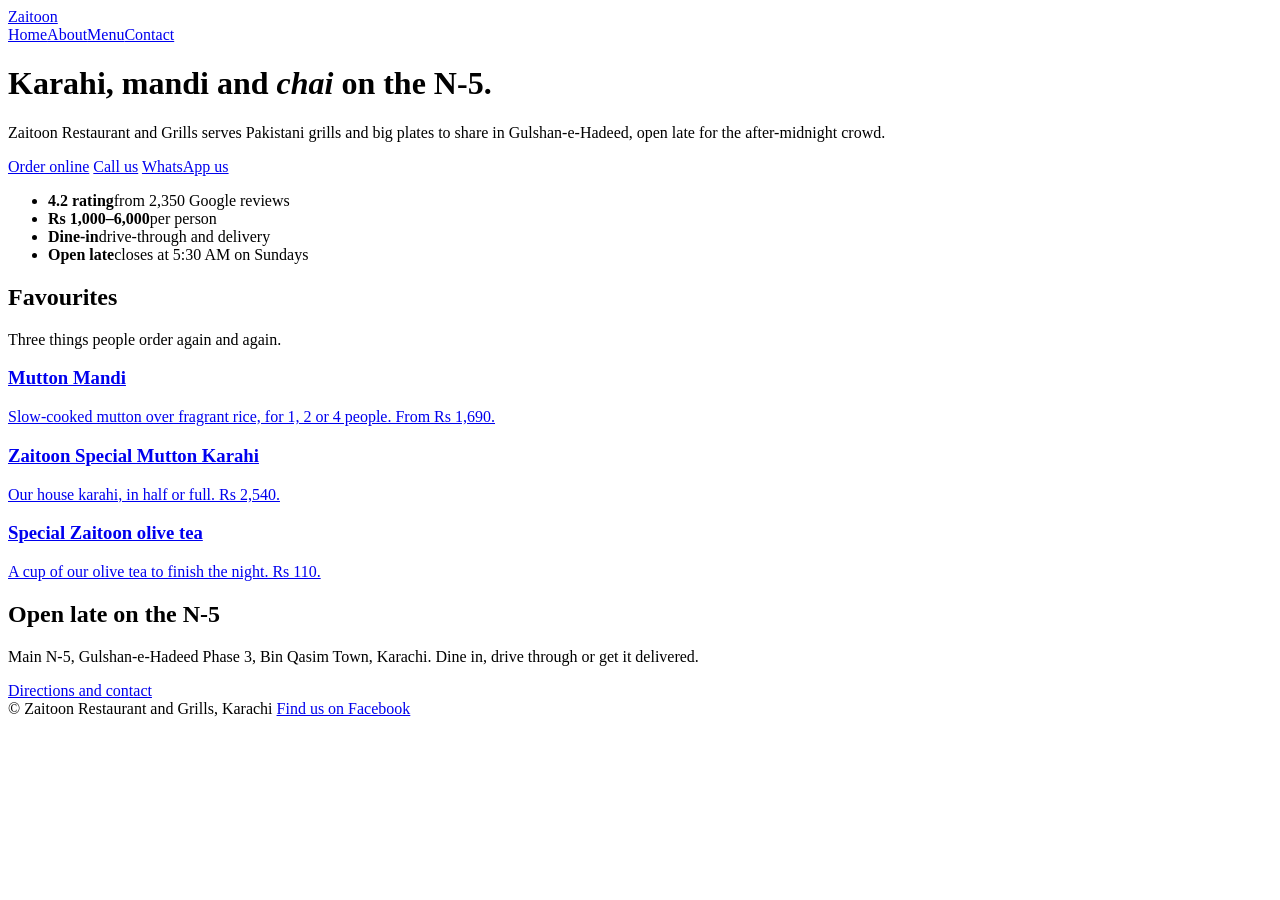
==== index.html @ 0942894b "Add files via upload" ====
<!DOCTYPE html>
<html lang="en">
<head>
<meta charset="utf-8">
<meta name="viewport" content="width=device-width, initial-scale=1, viewport-fit=cover">
<title>Zaitoon Restaurant and Grills – Gulshan-e-Hadeed, Karachi</title>
<meta name="description" content="Pakistani grills, karahi, mandi and more on the N-5 in Gulshan-e-Hadeed, Karachi. Dine in, drive-through and delivery.">
<link rel="icon" href="images/favicon.svg" type="image/svg+xml">
<link rel="preconnect" href="https://fonts.googleapis.com">
<link rel="preconnect" href="https://fonts.gstatic.com" crossorigin>
<link href="https://fonts.googleapis.com/css2?family=Bricolage+Grotesque:wght@500;800&family=Newsreader:ital,wght@0,400;0,500;1,400&display=swap" rel="stylesheet">
<link rel="stylesheet" href="css/style.css">
</head>
<body>
<header>
  <a class="logo" href="index.html">Zaitoon</a>
  <nav aria-label="Pages"><a href="index.html" aria-current="page">Home</a><a href="about.html">About</a><a href="menu.html">Menu</a><a href="contact.html">Contact</a></nav>
</header>

<main id="top">
  <div class="hero">
    <h1>Karahi, mandi and <em>chai</em> on the N-5.</h1>
    <p>Zaitoon Restaurant and Grills serves Pakistani grills and big plates to share in Gulshan-e-Hadeed, open late for the after-midnight crowd.</p>
    <div class="cta">
      <a class="btn main" href="menu.html">Order online</a>
      <a class="btn" href="tel:+923062939049">Call us</a>
      <a class="btn" href="https://wa.me/923062939049">WhatsApp us</a>
    </div>
  </div>

  <div class="facts">
    <ul>
      <li><b>4.2 rating</b>from 2,350 Google reviews</li>
      <li><b>Rs 1,000–6,000</b>per person</li>
      <li><b>Dine-in</b>drive-through and delivery</li>
      <li><b>Open late</b>closes at 5:30 AM on Sundays</li>
    </ul>
  </div>

  <section id="favourites">
    <h2>Favourites</h2>
    <p class="lede">Three things people order again and again.</p>
    <div class="fav">
      <a href="menu.html#m-mandi-and-khaddi"><h3>Mutton Mandi</h3><p>Slow-cooked mutton over fragrant rice, for 1, 2 or 4 people. From Rs 1,690.</p></a>
      <a href="menu.html#m-mutton-karahi"><h3>Zaitoon Special Mutton Karahi</h3><p>Our house karahi, in half or full. Rs 2,540.</p></a>
      <a href="menu.html#m-tea-and-water"><h3>Special Zaitoon olive tea</h3><p>A cup of our olive tea to finish the night. Rs 110.</p></a>
    </div>
  </section>

  <section id="homevisit">
    <h2>Open late on the N-5</h2>
    <p class="lede">Main N-5, Gulshan-e-Hadeed Phase 3, Bin Qasim Town, Karachi. Dine in, drive through or get it delivered.</p>
    <a class="btn" href="contact.html">Directions and contact</a>
  </section>
</main>

<footer>
  <div>
    <span>© Zaitoon Restaurant and Grills, Karachi</span>
    <a href="https://www.facebook.com/">Find us on Facebook</a>
  </div>
</footer>
<script src="js/cart.js"></script>
</body>
</html>
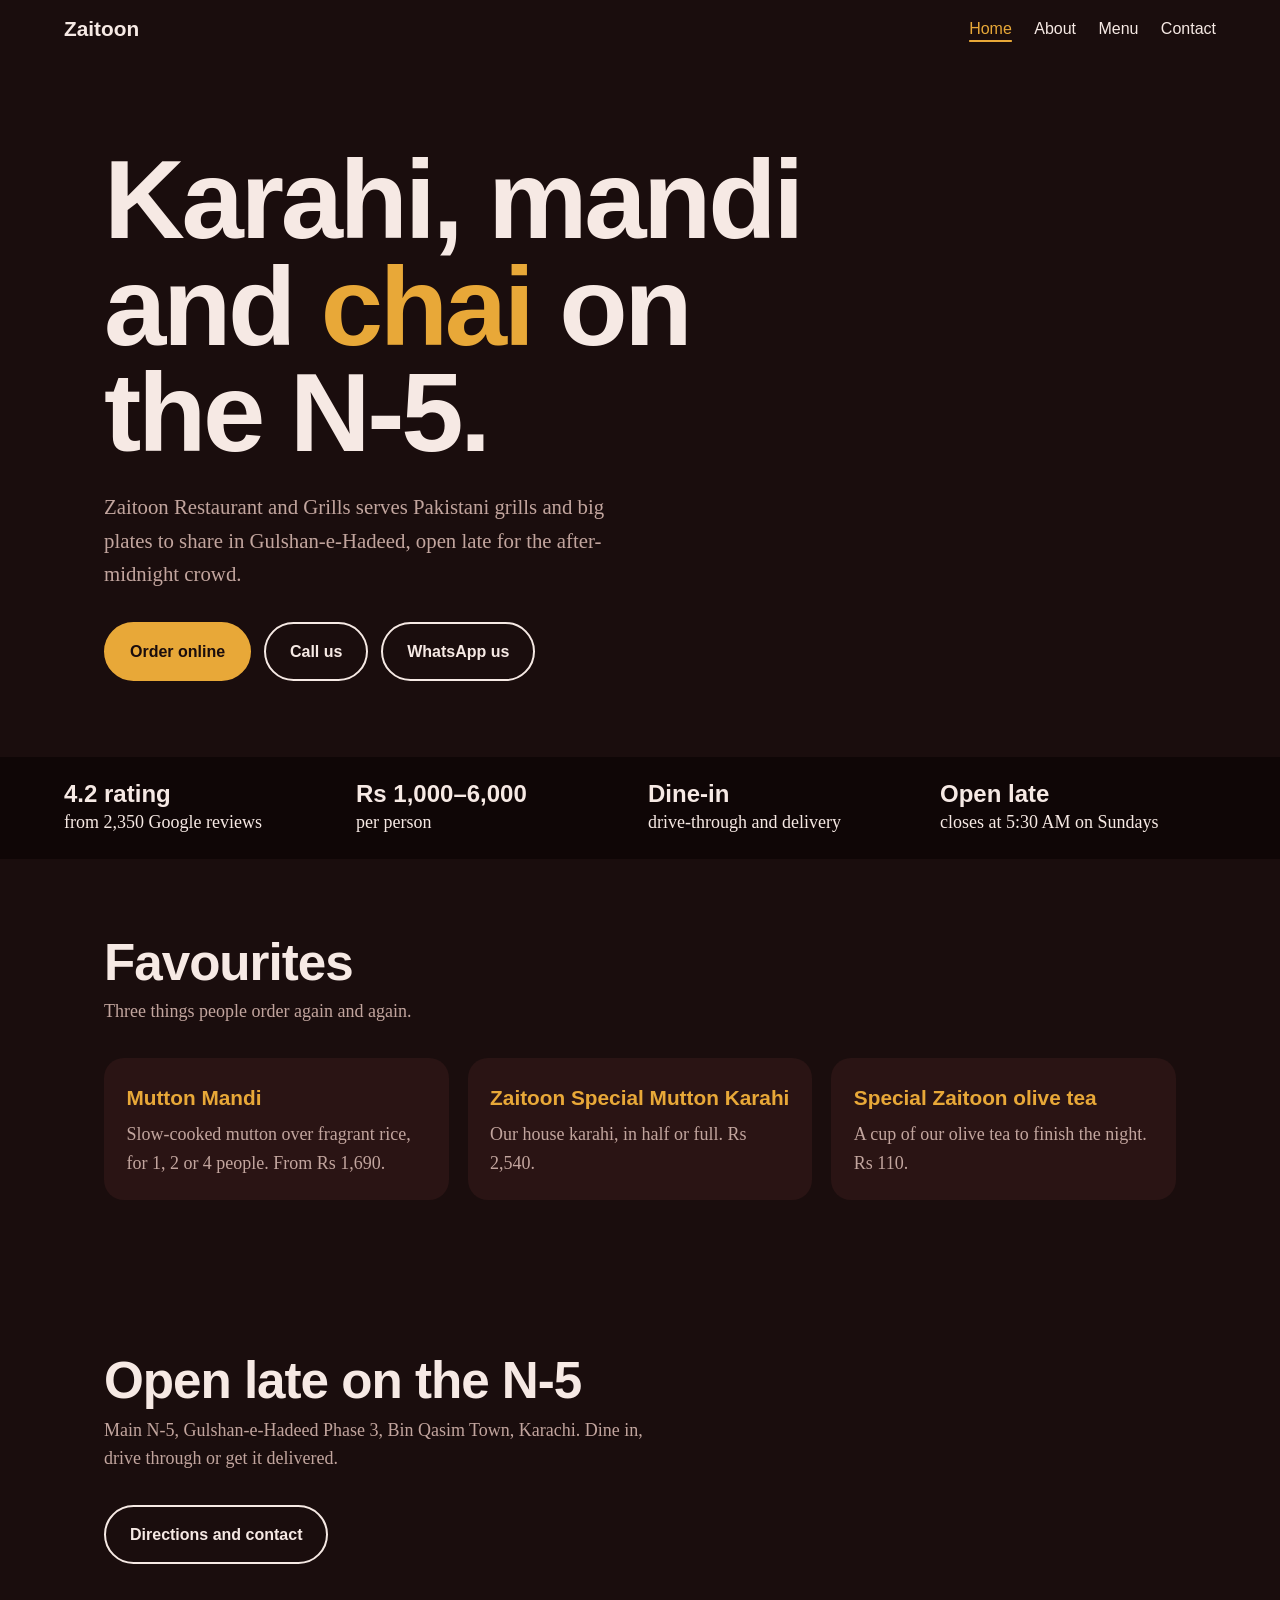
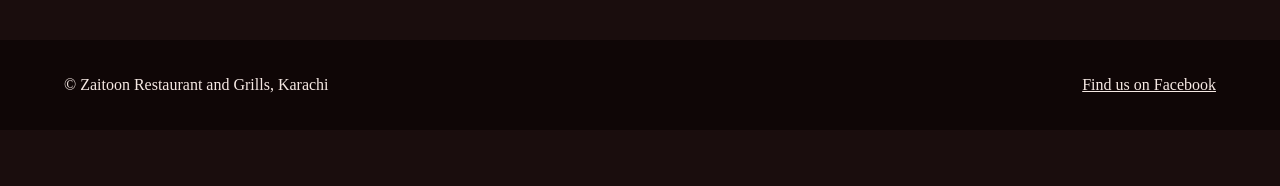
==== commit 149c3faf: "Fix HTML formatting and structure" ====
--- a/index.html
+++ b/index.html
@@ -9,7 +9,7 @@
 <link rel="preconnect" href="https://fonts.googleapis.com">
 <link rel="preconnect" href="https://fonts.gstatic.com" crossorigin>
 <link href="https://fonts.googleapis.com/css2?family=Bricolage+Grotesque:wght@500;800&family=Newsreader:ital,wght@0,400;0,500;1,400&display=swap" rel="stylesheet">
-<link rel="stylesheet" href="css/style.css">
+<link rel="stylesheet" href="style.css">
 </head>
 <body>
 <header>
--- a/style.css
+++ b/style.css
@@ -0,0 +1,86 @@
+:root{--bg:#1A0D0D;--surface:#2A1414;--ink:#F6E9E4;--muted:#C2A59E;--olive:#0F0606;--ember:#E8A838;--on-olive:#F6E9E4;--on-ember:#1A0D0D;box-sizing:border-box;padding-top:env(safe-area-inset-top,0px);padding-bottom:env(safe-area-inset-bottom,0px);color-scheme:dark}
+*{box-sizing:border-box}
+html{scroll-padding-top:env(safe-area-inset-top,0px);scroll-behavior:smooth}
+body{margin:0;background:var(--bg);color:var(--ink);font:400 1.125rem/1.6 Newsreader,Georgia,serif}
+h1,h2,h3,.btn,nav a{font-family:"Bricolage Grotesque",Arial,sans-serif}
+a{color:inherit}
+:focus-visible{outline:3px solid var(--ember);outline-offset:3px}
+header{display:flex;justify-content:space-between;align-items:center;gap:1rem;padding:1rem clamp(1rem,5vw,4rem);flex-wrap:wrap}
+.logo{font:800 1.3rem "Bricolage Grotesque",Arial,sans-serif;text-decoration:none}
+nav{display:flex;gap:1.4rem}
+nav a{text-decoration:none;font-weight:500;font-size:1rem}
+nav a:hover{color:var(--ember)}
+.hero{padding:clamp(2rem,7vw,6rem) clamp(1rem,5vw,4rem) clamp(2rem,6vw,5rem);max-width:1200px;margin:auto}
+.hero h1{font-weight:800;font-size:clamp(2.8rem,9vw,7rem);line-height:.95;letter-spacing:-.03em;margin:0 0 1.5rem;max-width:12ch}
+.hero h1 em{font-style:normal;color:var(--ember)}
+.hero p{max-width:34rem;font-size:1.3rem;margin:0 0 2rem;color:var(--muted)}
+.cta{display:flex;gap:.8rem;flex-wrap:wrap}
+.btn{display:inline-block;padding:.9rem 1.5rem;border-radius:999px;font-weight:800;text-decoration:none;font-size:1rem;border:2px solid var(--ink)}
+.btn.main{background:var(--ember);border-color:var(--ember);color:var(--on-ember,#fff)}
+.btn:hover{transform:translateY(-2px)}
+.facts{background:var(--olive);color:var(--on-olive);padding:1.4rem clamp(1rem,5vw,4rem)}
+.facts ul{list-style:none;margin:auto;padding:0;max-width:1200px;display:grid;grid-template-columns:repeat(auto-fit,minmax(170px,1fr));gap:1rem}
+.facts b{display:block;font:800 1.5rem "Bricolage Grotesque",Arial,sans-serif}
+section{padding:clamp(2.5rem,6vw,5rem) clamp(1rem,5vw,4rem);max-width:1200px;margin:auto}
+h2{font-weight:800;font-size:clamp(2rem,5vw,3.2rem);letter-spacing:-.02em;margin:0 0 .5rem;line-height:1.05}
+.lede{color:var(--muted);max-width:36rem;margin:0 0 2rem}
+.menu{display:grid;grid-template-columns:repeat(auto-fit,minmax(260px,1fr));gap:2rem 3rem}
+.menu h3{margin:0 0 .6rem;font-size:1.3rem;color:var(--ember)}
+.menu ul{list-style:none;margin:0;padding:0}
+.menu li{padding:.55rem 0;border-bottom:1px solid color-mix(in srgb,var(--ink) 18%,transparent)}
+.menu small{display:block;color:var(--muted);font-size:1rem}
+.star{background:var(--surface);padding:clamp(1.5rem,4vw,3rem);border-radius:24px;margin-bottom:3rem}
+.star h3{font:800 clamp(1.8rem,4vw,2.8rem)/1.05 "Bricolage Grotesque",Arial,sans-serif;margin:0 0 .5rem}
+.star p{margin:0;max-width:32rem;color:var(--muted)}
+.visit{display:grid;grid-template-columns:repeat(auto-fit,minmax(280px,1fr));gap:2rem}
+.visit h3{margin:0 0 .3rem;font-size:1.2rem}
+.visit p{margin:0 0 1.2rem}
+footer{background:var(--olive);color:var(--on-olive);padding:2rem clamp(1rem,5vw,4rem) calc(2rem + env(safe-area-inset-bottom,0px));font-size:1rem}
+footer div{max-width:1200px;margin:auto;display:flex;justify-content:space-between;gap:1rem;flex-wrap:wrap}
+footer{margin-bottom:3.5rem}
+[hidden]{display:none!important}
+.cat .p{display:flex;align-items:center;gap:.6rem}
+.add{display:inline-flex;align-items:center;gap:.3rem;padding:.25rem .65rem .25rem .5rem;border-radius:999px;border:1px solid color-mix(in srgb,var(--ember) 55%,transparent);background:transparent;color:var(--ember);font:500 .8rem/1 "Bricolage Grotesque",Arial,sans-serif;cursor:pointer}
+.add svg{width:.7rem;height:.7rem}
+.add:hover{background:var(--ember);color:var(--on-ember)}
+.add:active{transform:scale(.94)}
+#cartbar{position:fixed;left:50%;transform:translateX(-50%);bottom:calc(1rem + env(safe-area-inset-bottom,0px));z-index:20;cursor:pointer;font-family:"Bricolage Grotesque",Arial,sans-serif;box-shadow:0 6px 24px rgba(0,0,0,.5);white-space:nowrap}
+dialog{width:min(92vw,520px);max-height:90vh;border:0;border-radius:20px;padding:0;background:var(--surface);color:var(--ink)}
+dialog::backdrop{background:rgba(0,0,0,.65)}
+.cin{padding:1.2rem 1.4rem 1.6rem}
+.chead{display:flex;justify-content:space-between;align-items:center}
+.chead h3{margin:0;font-size:1.6rem}
+.x{background:none;border:0;color:var(--ink);font-size:2rem;line-height:1;cursor:pointer}
+#clines{list-style:none;margin:.8rem 0;padding:0}
+#clines li{display:grid;grid-template-columns:1fr auto auto;gap:.8rem;align-items:center;padding:.6rem 0;border-bottom:1px solid color-mix(in srgb,var(--ink) 20%,transparent)}
+#clines small{display:block;color:var(--muted);font-size:.9rem}
+.q{display:flex;align-items:center;gap:.5rem}
+.q button{display:flex;align-items:center;justify-content:center;width:1.8rem;height:1.8rem;border-radius:50%;border:1.5px solid var(--ink);background:none;color:var(--ink);font-size:1.1rem;line-height:1;cursor:pointer;padding:0}
+.tot{display:flex;justify-content:space-between;font:800 1.3rem "Bricolage Grotesque",Arial,sans-serif;margin:.5rem 0}
+.hint{color:var(--muted);font-size:.95rem;margin:.4rem 0 1rem}
+dialog label{display:block;font:500 .95rem "Bricolage Grotesque",Arial,sans-serif;margin:0 0 .8rem}
+dialog input,dialog select,dialog textarea{display:block;width:100%;margin-top:.3rem;padding:.6rem .7rem;border-radius:10px;border:1.5px solid color-mix(in srgb,var(--ink) 40%,transparent);background:var(--bg);color:var(--ink);font:400 1rem Newsreader,Georgia,serif}
+.err{color:#FF8A75;margin:0 0 .6rem;min-height:1.2em}
+#osend{width:100%;text-align:center;cursor:pointer}
+header nav a[aria-current="page"]{color:var(--ember);text-decoration:underline;text-underline-offset:6px;text-decoration-thickness:2px}
+.fav{display:grid;grid-template-columns:repeat(auto-fit,minmax(240px,1fr));gap:1.2rem}
+.fav a{display:block;text-decoration:none;background:var(--surface);padding:1.4rem;border-radius:20px}
+.fav a:hover{outline:1.5px solid var(--ember)}
+.fav h3{margin:0 0 .4rem;font-size:1.3rem;color:var(--ember)}
+.fav p{margin:0;color:var(--muted)}
+@media (prefers-reduced-motion:reduce){*{transition:none!important;scroll-behavior:auto!important}}
+
+.chips{display:flex;flex-wrap:wrap;gap:.5rem;margin:0 0 2.5rem}
+.chips a{font:500 .95rem "Bricolage Grotesque",Arial,sans-serif;padding:.4rem .9rem;border-radius:999px;border:1.5px solid var(--olive);text-decoration:none}
+.chips a:hover{background:var(--olive);color:var(--on-olive)}
+.mgrid{columns:320px;column-gap:3.5rem}
+.cat{break-inside:avoid;margin:0 0 2.5rem}
+.cat h3{margin:0 0 .5rem;font-size:1.5rem;color:var(--ember)}
+.cat ul{list-style:none;margin:0;padding:0}
+.cat li{display:flex;justify-content:space-between;gap:1rem;padding:.5rem 0;border-bottom:1px solid color-mix(in srgb,var(--ink) 18%,transparent)}
+.cat .n small{display:block;color:var(--muted);font-size:.95rem;line-height:1.3}
+.cat .p{white-space:nowrap;font:500 1rem "Bricolage Grotesque",Arial,sans-serif;padding-top:.15rem}
+.cat .top{font-size:.9rem;color:var(--ember);margin:0 0 .5rem}
+.aboutcard{background:var(--surface);padding:1.4rem;border-radius:20px}
+.aboutcard h3{margin:0 0 .4rem;font-size:1.3rem;color:var(--ember)}
+.aboutcard p{margin:0;color:var(--muted)}
